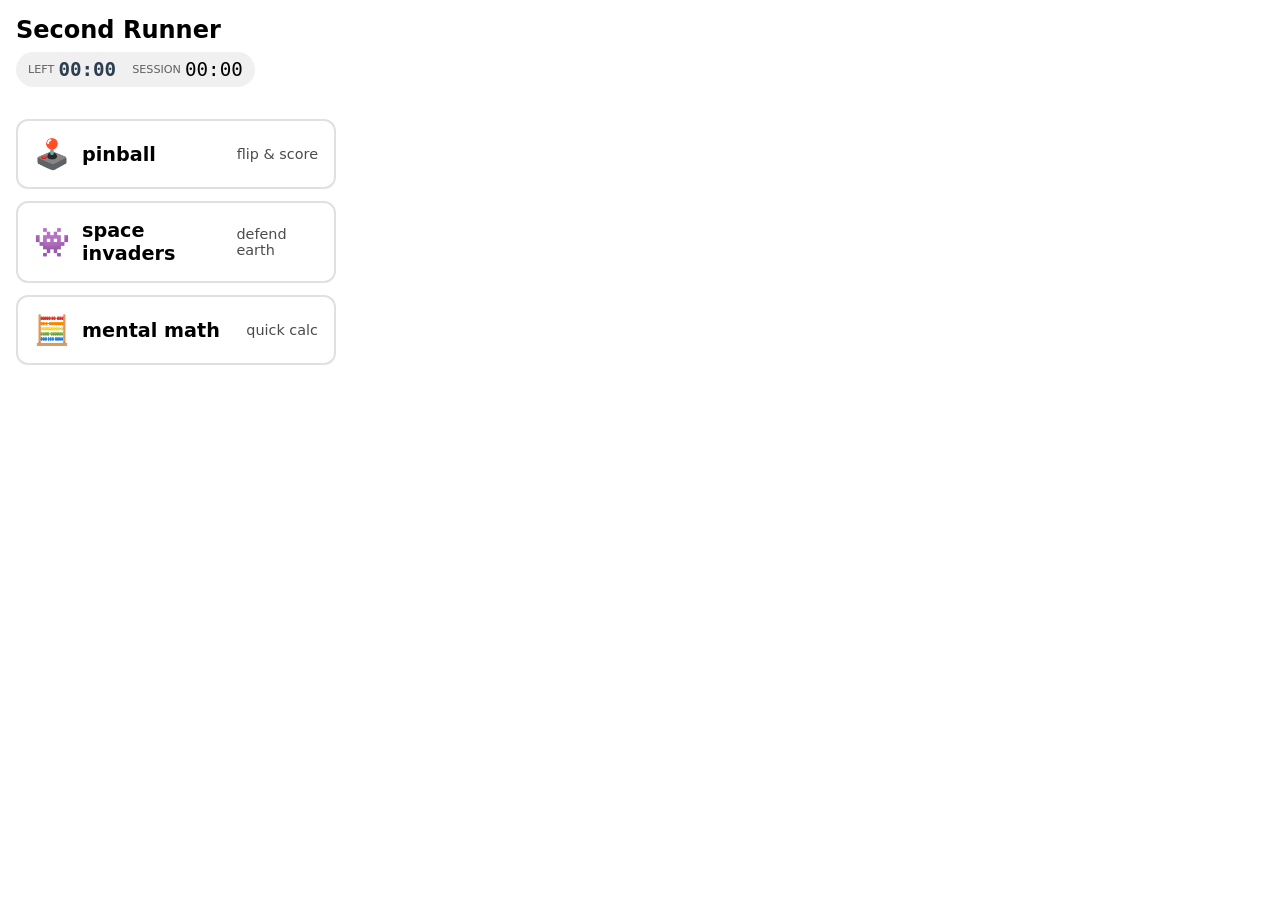
==== second-runner/src/popup/main-menu.html @ 67c66ff7 "Started working on the Second Runner minigames for chrome extension." ====
<!DOCTYPE html>
<html lang="en">
<head>
  <meta charset="UTF-8">
  <meta name="viewport" content="width=device-width, initial-scale=1.0">
  <title>SECOND RUNNER</title>
  <link rel="stylesheet" href="main-menu.css">
</head>
<body>
  <div class="header">
    <div class="title-section">
      <h1>Second Runner</h1>
    </div>
    <div class="clocks" id="clocks-container">
      <!-- Timer clock - will be hidden for infinite mode -->
      <div class="clock" id="timer-clock">
        <span class="clock-label">left</span>
        <span id="timer-display" class="timer-highlight">00:00</span>
      </div>
      <!-- Session clock - always visible -->
      <div class="clock">
        <span class="clock-label">session</span>
        <span id="session-display">00:00</span>
      </div>
    </div>
  </div>

  <div class="game-buttons">
    <button class="game-button" id="game-pinball">
      <span class="game-icon">🕹️</span>
      <span class="game-title">pinball</span>
      <span class="game-description">flip & score</span>
    </button>
    
    <button class="game-button" id="game-spaceinvaders">
      <span class="game-icon">👾</span>
      <span class="game-title">space invaders</span>
      <span class="game-description">defend earth</span>
    </button>
    
    <button class="game-button" id="game-mentalmath">
      <span class="game-icon">🧮</span>
      <span class="game-title">mental math</span>
      <span class="game-description">quick calc</span>
    </button>
  </div>

  <script src="main-menu.js"></script>
</body>
</html>
---- second-runner/src/popup/main-menu.css ----
body {
  margin: 0;
  padding: 16px;
  font-family: system-ui, -apple-system, 'Segoe UI', Roboto, 'Helvetica Neue', sans-serif;
  width: 320px;
  display: flex;
  flex-direction: column;
  align-items: flex-start;
  background: white;
}

.header {
  display: flex;
  justify-content: space-between;
  align-items: center;
  width: 100%;
  margin-bottom: 24px;
  flex-wrap: wrap;
  gap: 8px;
}

.title-section {
  display: flex;
  align-items: center;
  gap: 12px;
}

h1 {
  margin: 0;
  font-size: 1.5rem;
  font-weight: 600;
}

.clocks {
  display: flex;
  gap: 16px;
  font-family: monospace;
  font-size: 1.2rem;
  background: #f0f0f0;
  padding: 6px 12px;
  border-radius: 20px;
}

.clock {
  display: flex;
  align-items: center;
  gap: 4px;
}

.clock-label {
  font-size: 0.7rem;
  text-transform: uppercase;
  opacity: 0.6;
  font-family: system-ui;
}

.timer-highlight {
  font-weight: 600;
  color: #2c3e50;
}

.game-buttons {
  display: flex;
  flex-direction: column;
  gap: 12px;
  width: 100%;
  margin-top: 8px;
}

.game-button {
  width: 100%;
  padding: 16px;
  font-size: 1.2rem;
  text-align: left;
  background: white;
  border: 2px solid #e0e0e0;
  border-radius: 12px;
  cursor: pointer;
  font-family: inherit;
  transition: all 0.2s ease;
  display: flex;
  align-items: center;
  gap: 12px;
}

.game-button:hover {
  background: #f5f5f5;
  border-color: #999;
  transform: translateY(-2px);
}

.game-button:active {
  transform: translateY(0);
}

.game-icon {
  font-size: 1.8rem;
}

.game-title {
  font-weight: 600;
}

.game-description {
  font-size: 0.9rem;
  opacity: 0.7;
  margin-left: auto;
}
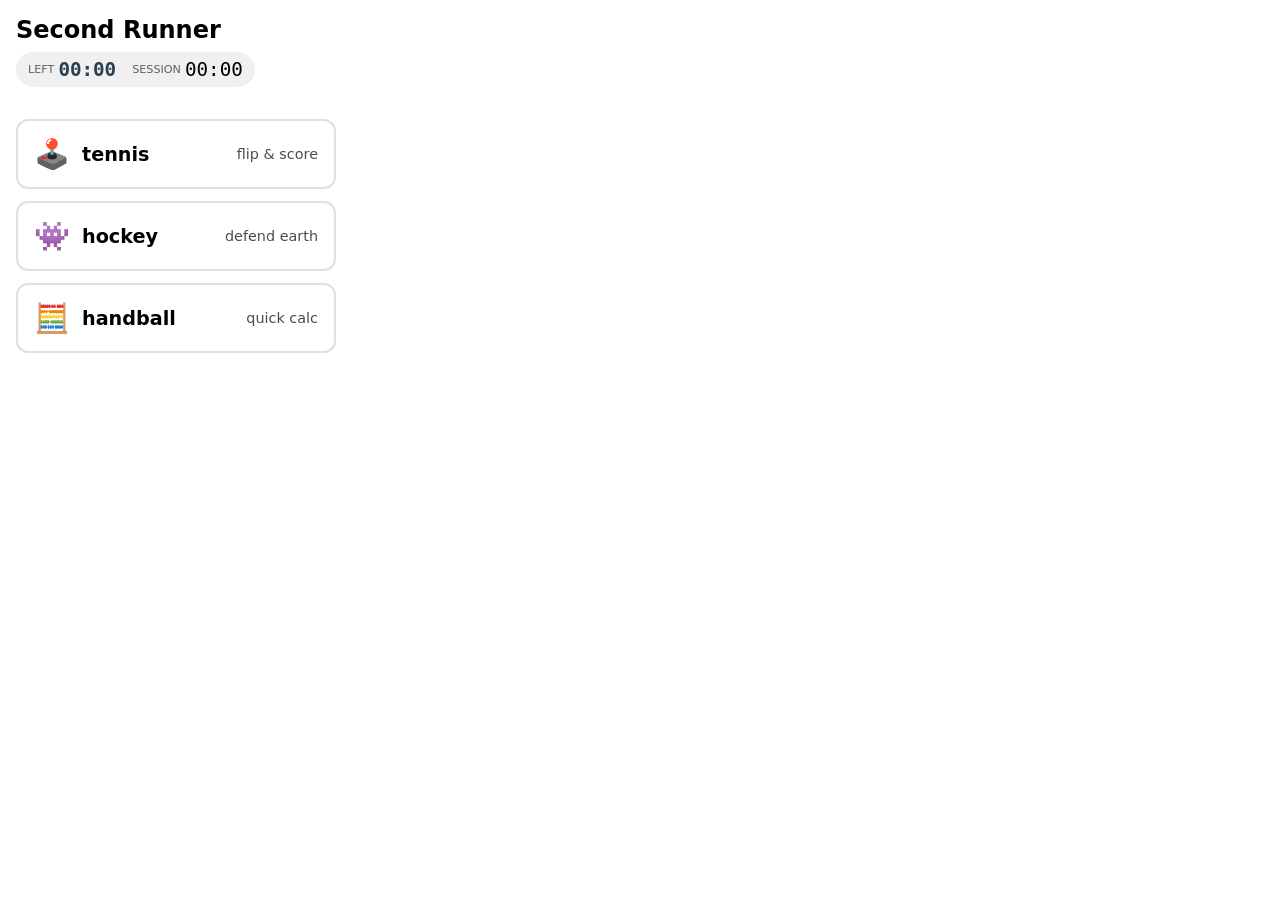
==== commit c1bc146a: "Added the tennis game. Timer doesn't disappear now." ====
--- a/second-runner/src/popup/main-menu.html
+++ b/second-runner/src/popup/main-menu.html
@@ -26,21 +26,21 @@
   </div>
 
   <div class="game-buttons">
-    <button class="game-button" id="game-pinball">
+    <button class="game-button" id="game-tennis">
       <span class="game-icon">🕹️</span>
-      <span class="game-title">pinball</span>
+      <span class="game-title">tennis</span>
       <span class="game-description">flip & score</span>
     </button>
     
-    <button class="game-button" id="game-spaceinvaders">
+    <button class="game-button" id="game-hockey">
       <span class="game-icon">👾</span>
-      <span class="game-title">space invaders</span>
+      <span class="game-title">hockey</span>
       <span class="game-description">defend earth</span>
     </button>
     
-    <button class="game-button" id="game-mentalmath">
+    <button class="game-button" id="game-handball">
       <span class="game-icon">🧮</span>
-      <span class="game-title">mental math</span>
+      <span class="game-title">handball</span>
       <span class="game-description">quick calc</span>
     </button>
   </div>
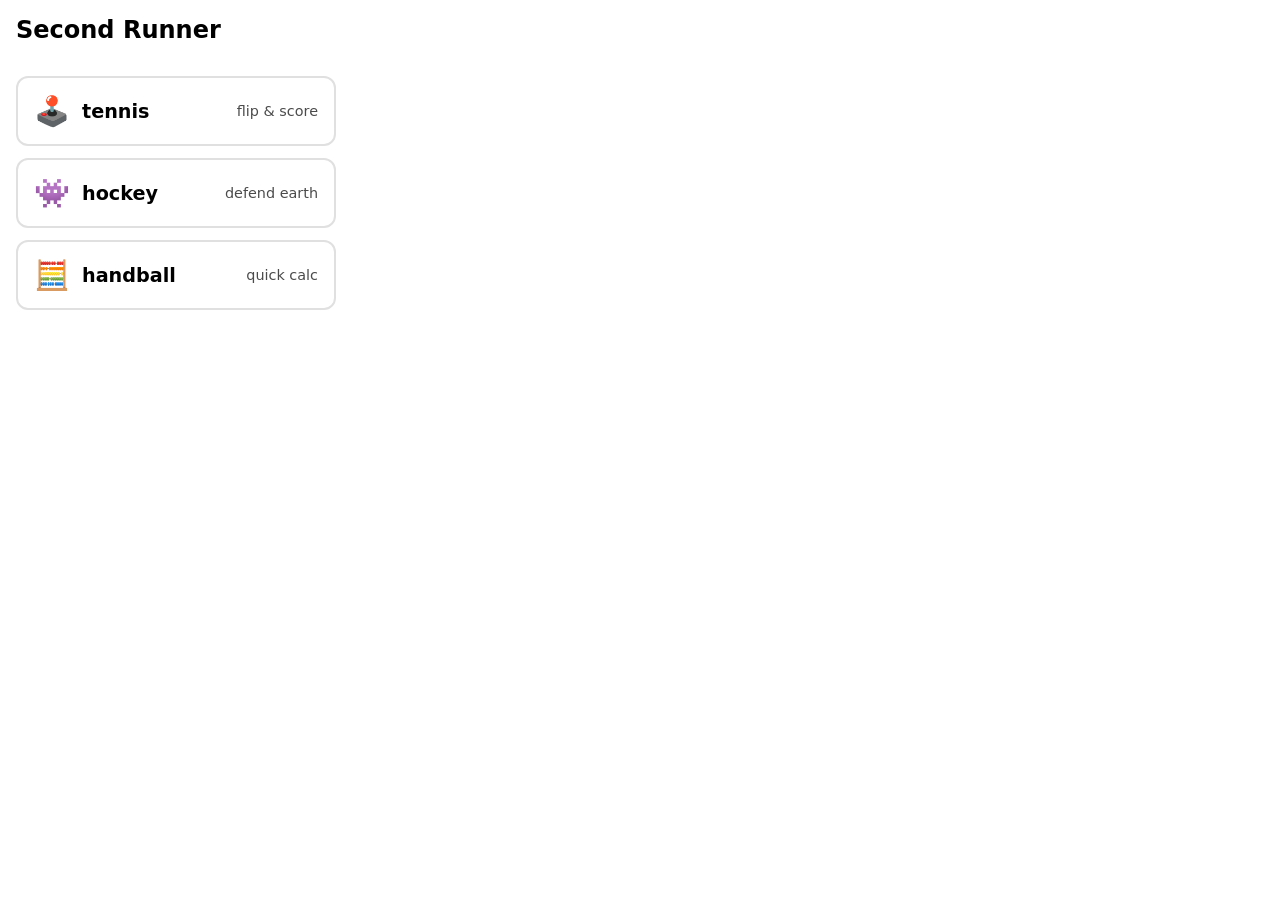
==== commit 7bb07ac0: "Removed the timer feature. It's not relevant for MVP." ====
--- a/second-runner/src/popup/main-menu.html
+++ b/second-runner/src/popup/main-menu.html
@@ -10,18 +10,6 @@
   <div class="header">
     <div class="title-section">
       <h1>Second Runner</h1>
-    </div>
-    <div class="clocks" id="clocks-container">
-      <!-- Timer clock - will be hidden for infinite mode -->
-      <div class="clock" id="timer-clock">
-        <span class="clock-label">left</span>
-        <span id="timer-display" class="timer-highlight">00:00</span>
-      </div>
-      <!-- Session clock - always visible -->
-      <div class="clock">
-        <span class="clock-label">session</span>
-        <span id="session-display">00:00</span>
-      </div>
     </div>
   </div>
 
--- a/second-runner/src/popup/main-menu.css
+++ b/second-runner/src/popup/main-menu.css
@@ -29,34 +29,6 @@
   margin: 0;
   font-size: 1.5rem;
   font-weight: 600;
-}
-
-.clocks {
-  display: flex;
-  gap: 16px;
-  font-family: monospace;
-  font-size: 1.2rem;
-  background: #f0f0f0;
-  padding: 6px 12px;
-  border-radius: 20px;
-}
-
-.clock {
-  display: flex;
-  align-items: center;
-  gap: 4px;
-}
-
-.clock-label {
-  font-size: 0.7rem;
-  text-transform: uppercase;
-  opacity: 0.6;
-  font-family: system-ui;
-}
-
-.timer-highlight {
-  font-weight: 600;
-  color: #2c3e50;
 }
 
 .game-buttons {
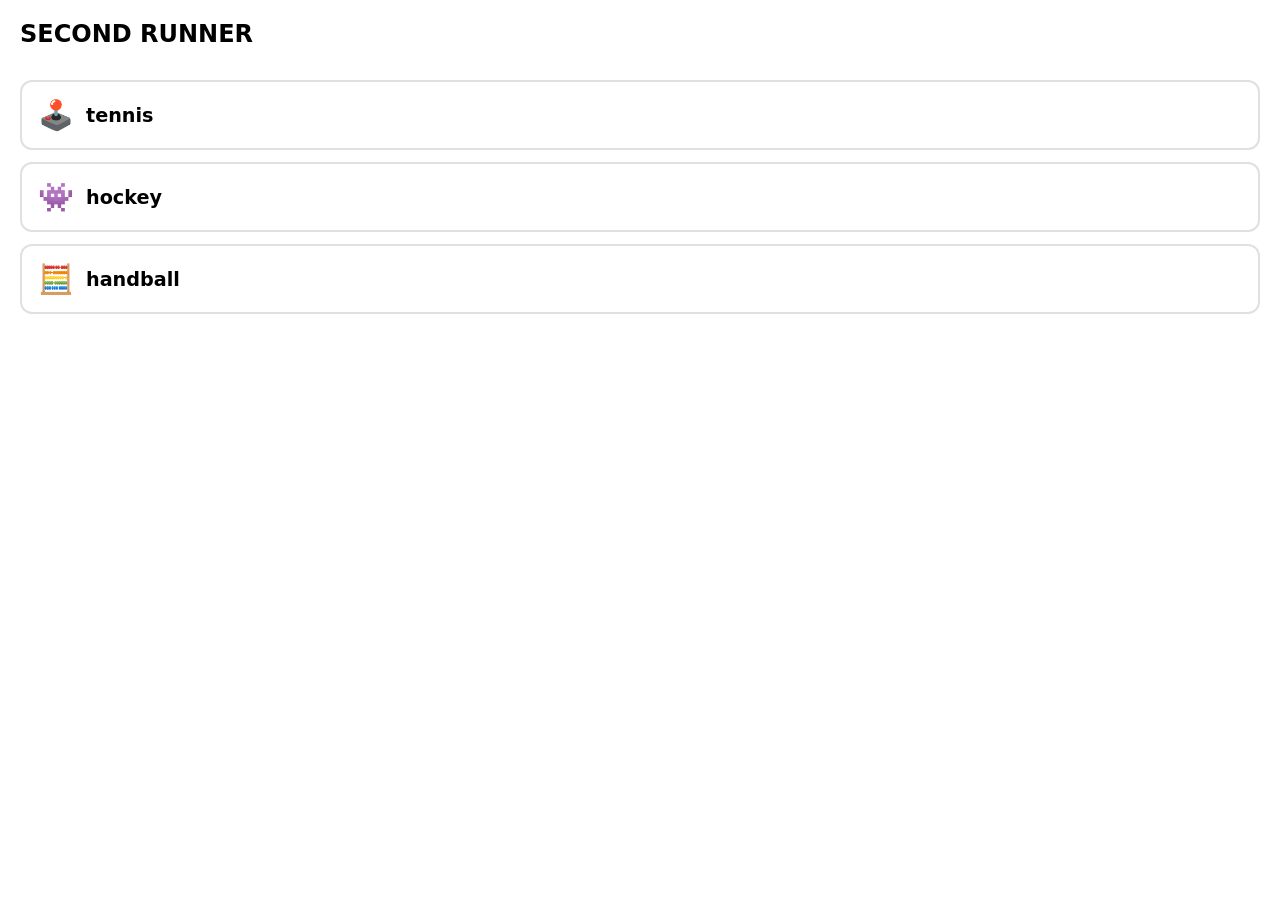
==== commit c1b64aae: "Deleted mental math. Started adjusting visuals of the game." ====
--- a/second-runner/src/popup/main-menu.html
+++ b/second-runner/src/popup/main-menu.html
@@ -9,7 +9,7 @@
 <body>
   <div class="header">
     <div class="title-section">
-      <h1>Second Runner</h1>
+      <h1>SECOND RUNNER</h1>
     </div>
   </div>
 
@@ -17,19 +17,16 @@
     <button class="game-button" id="game-tennis">
       <span class="game-icon">🕹️</span>
       <span class="game-title">tennis</span>
-      <span class="game-description">flip & score</span>
     </button>
     
     <button class="game-button" id="game-hockey">
       <span class="game-icon">👾</span>
       <span class="game-title">hockey</span>
-      <span class="game-description">defend earth</span>
     </button>
     
     <button class="game-button" id="game-handball">
       <span class="game-icon">🧮</span>
       <span class="game-title">handball</span>
-      <span class="game-description">quick calc</span>
     </button>
   </div>
 
--- a/second-runner/src/popup/main-menu.css
+++ b/second-runner/src/popup/main-menu.css
@@ -1,8 +1,8 @@
 body {
   margin: 0;
-  padding: 16px;
+  padding: 20px;
   font-family: system-ui, -apple-system, 'Segoe UI', Roboto, 'Helvetica Neue', sans-serif;
-  width: 320px;
+  min-width: 700px;
   display: flex;
   flex-direction: column;
   align-items: flex-start;
@@ -71,10 +71,4 @@
 
 .game-title {
   font-weight: 600;
-}
-
-.game-description {
-  font-size: 0.9rem;
-  opacity: 0.7;
-  margin-left: auto;
 }
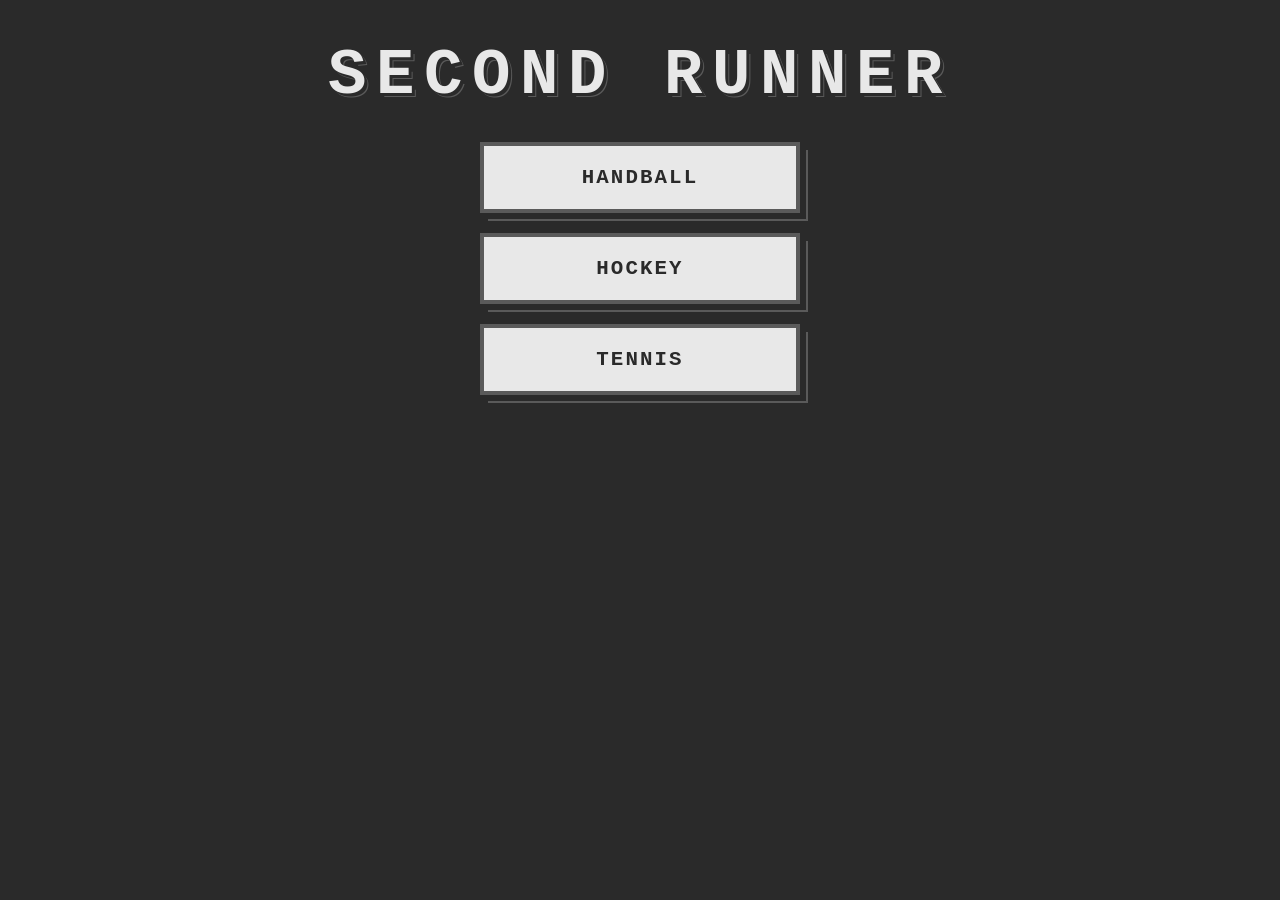
==== commit 2f3bcbd7: "Fixed several visuals. Removed all comments." ====
--- a/second-runner/src/popup/main-menu.html
+++ b/second-runner/src/popup/main-menu.html
@@ -14,19 +14,16 @@
   </div>
 
   <div class="game-buttons">
-    <button class="game-button" id="game-tennis">
-      <span class="game-icon">🕹️</span>
-      <span class="game-title">tennis</span>
+    <button class="game-button" id="game-handball">
+      <span class="game-title">HANDBALL</span>
     </button>
     
     <button class="game-button" id="game-hockey">
-      <span class="game-icon">👾</span>
-      <span class="game-title">hockey</span>
+      <span class="game-title">HOCKEY</span>
     </button>
     
-    <button class="game-button" id="game-handball">
-      <span class="game-icon">🧮</span>
-      <span class="game-title">handball</span>
+    <button class="game-button" id="game-tennis">
+      <span class="game-title">TENNIS</span>
     </button>
   </div>
 
--- a/second-runner/src/popup/main-menu.css
+++ b/second-runner/src/popup/main-menu.css
@@ -1,74 +1,110 @@
+/* 4-color greyscale palette */
+:root {
+  --darkest: #2a2a2a;
+  --dark: #5a5a5a;
+  --light: #a0a0a0;
+  --lightest: #e8e8e8;
+}
+
 body {
   margin: 0;
-  padding: 20px;
-  font-family: system-ui, -apple-system, 'Segoe UI', Roboto, 'Helvetica Neue', sans-serif;
+  padding: 0;
+  font-family: "Courier New", Courier, "Lucida Console", monospace;
   min-width: 700px;
+  min-height: 100vh;
   display: flex;
   flex-direction: column;
-  align-items: flex-start;
-  background: white;
+  align-items: center;
+  background: var(--darkest);
+  -webkit-font-smoothing: none;
+  font-smooth: never;
 }
 
 .header {
+  width: 100%;
   display: flex;
-  justify-content: space-between;
+  justify-content: center;
   align-items: center;
-  width: 100%;
-  margin-bottom: 24px;
-  flex-wrap: wrap;
-  gap: 8px;
+  padding: 40px 20px 30px 20px;
 }
 
 .title-section {
   display: flex;
   align-items: center;
-  gap: 12px;
+  justify-content: center;
 }
 
 h1 {
   margin: 0;
-  font-size: 1.5rem;
-  font-weight: 600;
+  font-size: clamp(2.5rem, 8vw, 4rem);
+  font-weight: 700;
+  text-transform: uppercase;
+  letter-spacing: 0.15em;
+  color: var(--lightest);
+  text-shadow:
+    3px 3px 0 var(--darkest),
+    4px 4px 0 var(--dark);
+  -webkit-font-smoothing: none;
+  font-smooth: never;
 }
 
 .game-buttons {
   display: flex;
   flex-direction: column;
-  gap: 12px;
+  gap: 20px;
   width: 100%;
-  margin-top: 8px;
+  max-width: 400px;
+  padding: 0 20px 30px 20px;
+  align-items: center;
 }
 
 .game-button {
   width: 100%;
-  padding: 16px;
-  font-size: 1.2rem;
-  text-align: left;
-  background: white;
-  border: 2px solid #e0e0e0;
-  border-radius: 12px;
+  max-width: 320px;
+  padding: 20px;
+  font-size: 1.3rem;
+  text-align: center;
+  background: var(--lightest);
+  border: 4px solid var(--dark);
+  border-radius: 0;
   cursor: pointer;
-  font-family: inherit;
-  transition: all 0.2s ease;
+  font-family: "Courier New", Courier, "Lucida Console", monospace;
+  font-weight: 700;
+  letter-spacing: 0.1em;
+  color: var(--darkest);
+  box-shadow: 
+    6px 6px 0 var(--darkest),
+    8px 8px 0 var(--dark);
+  transition: none;
   display: flex;
   align-items: center;
-  gap: 12px;
+  justify-content: center;
+  position: relative;
+  -webkit-font-smoothing: none;
+  font-smooth: never;
+  image-rendering: pixelated;
+  image-rendering: -moz-crisp-edges;
+  image-rendering: crisp-edges;
 }
 
 .game-button:hover {
-  background: #f5f5f5;
-  border-color: #999;
-  transform: translateY(-2px);
+  background: var(--light);
+  transform: translate(2px, 2px);
+  box-shadow: 
+    4px 4px 0 var(--darkest),
+    6px 6px 0 var(--dark);
+  border-color: var(--darkest);
 }
 
 .game-button:active {
-  transform: translateY(0);
-}
-
-.game-icon {
-  font-size: 1.8rem;
+  transform: translate(4px, 4px);
+  box-shadow: 
+    2px 2px 0 var(--darkest),
+    4px 4px 0 var(--dark);
 }
 
 .game-title {
-  font-weight: 600;
-}+  font-weight: 700;
+  text-transform: uppercase;
+  letter-spacing: 0.1em;
+}
